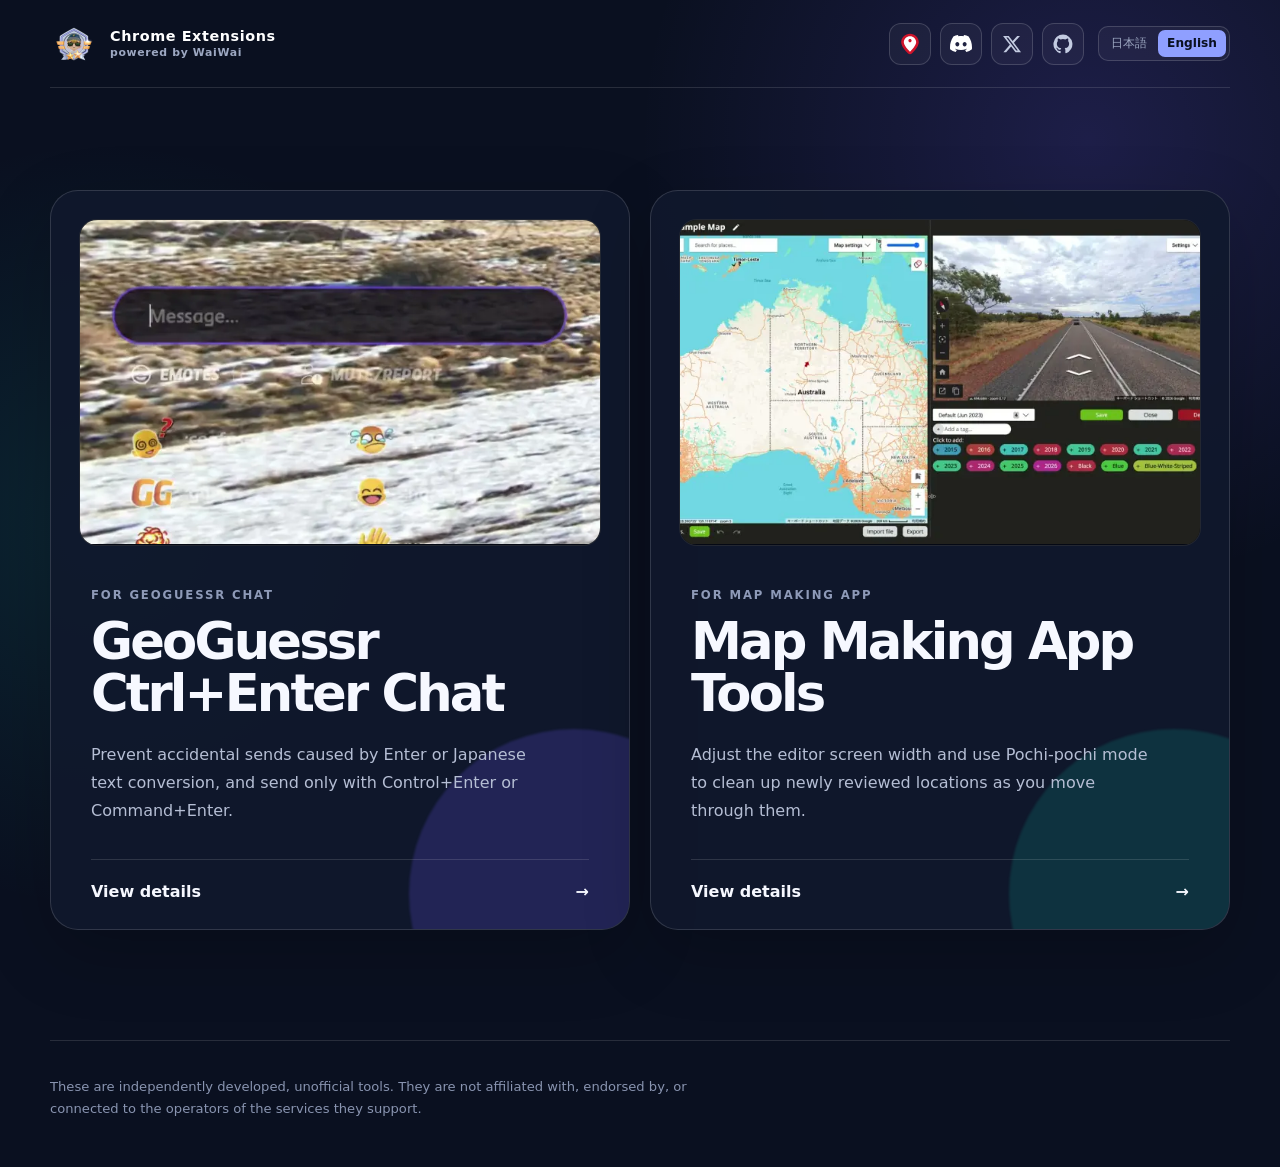
==== en/index.html @ 2ea96c9a "Initial commit" ====
<!doctype html>
<html lang="en">
  <head>
    <!-- Google Tag Manager -->
    <script>(function(w,d,s,l,i){w[l]=w[l]||[];w[l].push({'gtm.start':
    new Date().getTime(),event:'gtm.js'});var f=d.getElementsByTagName(s)[0],
    j=d.createElement(s),dl=l!='dataLayer'?'&l='+l:'';j.async=true;j.src=
    'https://www.googletagmanager.com/gtm.js?id='+i+dl;f.parentNode.insertBefore(j,f);
    })(window,document,'script','dataLayer','GTM-NR3K4XBC');</script>
    <!-- End Google Tag Manager -->
    <meta charset="UTF-8">
    <meta name="viewport" content="width=device-width, initial-scale=1">
    <meta name="description" content="A collection of unofficial Chrome extensions by geo_waiwai that make browsing a little easier.">
    <meta name="theme-color" content="#0a1020">
    <title>Browser Extensions | geo_waiwai</title>
    <link rel="canonical" href="https://app.geoguessr-waiwai.workers.dev/en/">
    <link rel="alternate" hreflang="ja" href="https://app.geoguessr-waiwai.workers.dev/">
    <link rel="alternate" hreflang="en" href="https://app.geoguessr-waiwai.workers.dev/en/">
    <link rel="alternate" hreflang="x-default" href="https://app.geoguessr-waiwai.workers.dev/">
    <link rel="icon" type="image/png" sizes="32x32" href="/favicon.png">
    <link rel="preload" as="image" href="/assets/ctrl-enter-card-poster.webp" type="image/webp" fetchpriority="high">
    <link rel="stylesheet" href="/reset.css">
    <link rel="stylesheet" href="/styles.css">
  </head>
  <body>
    <!-- Google Tag Manager (noscript) -->
    <noscript><iframe src="https://www.googletagmanager.com/ns.html?id=GTM-NR3K4XBC"
    height="0" width="0" style="display:none;visibility:hidden"></iframe></noscript>
    <!-- End Google Tag Manager (noscript) -->
    <header class="site-header">
      <a class="brand" href="/en/">
        <span class="brand-icon" aria-hidden="true">
          <img class="brand-icon-avatar" src="/assets/user-icon-42.webp" width="21" height="21" alt="">
          <img class="brand-icon-frame" src="/assets/user-icon-48.webp" width="48" height="48" alt="">
        </span>
        <span class="brand-copy"><strong>Chrome Extensions</strong><small>powered by WaiWai</small></span>
      </a>
      <div class="header-actions">
        <nav class="account-links" aria-label="Accounts">
          <a class="account-link" href="https://www.geoguessr.com/user/621f7436f0bf520001066b61" target="_blank" rel="noopener noreferrer" aria-label="GeoGuessr profile" title="GeoGuessr">
            <img src="/assets/geoguessr-emblem.svg" width="18" height="22" alt="">
          </a>
          <a class="account-link" href="https://discordapp.com/users/1530473272674877450" target="_blank" rel="noopener noreferrer" aria-label="Discord profile" title="Discord">
            <img class="discord-icon" src="/assets/Discord-Symbol-White.svg" width="22" height="17" alt="">
          </a>
          <a class="account-link" href="https://x.com/geo_waiwai" target="_blank" rel="noopener noreferrer" aria-label="X profile" title="X">
            <svg viewBox="0 0 24 24" aria-hidden="true"><path d="M18.244 2.25h3.308l-7.227 8.26 8.502 11.24h-6.657l-5.214-6.817L4.99 21.75H1.68l7.73-8.835L1.254 2.25H8.08l4.713 6.231 5.45-6.231Zm-1.161 17.52h1.833L7.084 4.126H5.117L17.083 19.77Z"></path></svg>
          </a>
          <a class="account-link" href="https://github.com/geoguessrwaiwai-lab" target="_blank" rel="noopener noreferrer" aria-label="GitHub account" title="GitHub">
            <svg viewBox="0 0 24 24" aria-hidden="true"><path d="M12 .7a11.5 11.5 0 0 0-3.64 22.4c.58.1.79-.25.79-.56v-2.23c-3.23.7-3.91-1.37-3.91-1.37-.53-1.34-1.29-1.7-1.29-1.7-1.05-.72.08-.71.08-.71 1.17.08 1.78 1.2 1.78 1.2 1.04 1.78 2.72 1.27 3.39.97.1-.75.4-1.27.74-1.56-2.58-.29-5.29-1.29-5.29-5.69 0-1.26.45-2.29 1.19-3.1-.12-.29-.52-1.47.11-3.06 0 0 .97-.31 3.16 1.18a10.9 10.9 0 0 1 5.76 0c2.19-1.49 3.16-1.18 3.16-1.18.63 1.59.23 2.77.11 3.06.74.81 1.19 1.84 1.19 3.1 0 4.42-2.72 5.39-5.3 5.68.42.36.79 1.07.79 2.16v3.2c0 .31.21.67.8.56A11.5 11.5 0 0 0 12 .7Z"></path></svg>
          </a>
        </nav>
        <nav class="language-switcher" aria-label="Language selection"><a href="/" lang="ja">日本語</a><a aria-current="page" href="/en/" lang="en">English</a></nav>
      </div>
    </header>

    <main>
      <section class="extensions" aria-label="Extension list">
        <div class="extension-grid">
          <a class="extension-card ctrl-enter-card" href="/geoguessr-ctrl-enter/en/">
            <video class="card-demo" autoplay muted loop playsinline preload="metadata" poster="/assets/ctrl-enter-card-poster.webp" aria-label="GeoGuessr Ctrl+Enter Chat demo">
              <source src="/geoguessr-ctrl-enter/assets/after.mp4" type="video/mp4">
            </video>
            <div class="card-copy">
              <p class="product-context">For GeoGuessr chat</p>
              <h3>GeoGuessr<br>Ctrl+Enter Chat</h3>
              <p>Prevent accidental sends caused by Enter or Japanese text conversion, and send only with Control+Enter or Command+Enter.</p>
            </div>
            <span class="card-link">View details <span aria-hidden="true">→</span></span>
          </a>

          <a class="extension-card map-tools-card" href="/map-making-app-tools/en/">
            <video class="card-demo" autoplay muted loop playsinline preload="metadata" poster="/assets/map-tools-card-poster.webp" aria-label="Map Making App Tools demo">
              <source src="/map-making-app-tools/assets/resizable-editor-demo.mp4" type="video/mp4">
            </video>
            <div class="card-copy">
              <p class="product-context">For Map Making App</p>
              <h3>Map Making App<br>Tools</h3>
              <p>Adjust the editor screen width and use Pochi-pochi mode to clean up newly reviewed locations as you move through them.</p>
            </div>
            <span class="card-link">View details <span aria-hidden="true">→</span></span>
          </a>
        </div>
      </section>
    </main>

    <footer>
      <p>These are independently developed, unofficial tools. They are not affiliated with, endorsed by, or connected to the operators of the services they support.</p>
    </footer>
  </body>
</html>
---- styles.css ----
:root {
  color-scheme: dark;
  font-family: Inter, ui-sans-serif, system-ui, -apple-system, BlinkMacSystemFont, "Segoe UI", sans-serif;
  color: #f6f8ff;
  background: #0a1020;
  font-synthesis: none;
}

* {
  box-sizing: border-box;
}

html {
  min-width: 320px;
  background: #0a1020;
}

body {
  min-height: 100vh;
  margin: 0;
  background:
    radial-gradient(circle at 85% 12%, rgba(117, 94, 255, 0.18), transparent 28rem),
    radial-gradient(circle at 8% 45%, rgba(22, 193, 180, 0.12), transparent 24rem),
    #0a1020;
}

a {
  color: inherit;
}

.site-header,
main,
footer {
  width: min(1180px, calc(100% - 40px));
  margin-inline: auto;
}

.site-header {
  display: flex;
  align-items: center;
  justify-content: space-between;
  gap: 24px;
  min-height: 88px;
  border-bottom: 1px solid rgba(255, 255, 255, 0.12);
}

.header-actions {
  display: flex;
  align-items: center;
  gap: 14px;
}

.brand {
  display: inline-flex;
  align-items: center;
  gap: 12px;
  color: #fff;
  font-size: 0.92rem;
  font-weight: 750;
  letter-spacing: 0.04em;
  text-decoration: none;
}

.brand-icon {
  position: relative;
  display: grid;
  width: 48px;
  height: 48px;
  flex: 0 0 48px;
  place-items: center;
}

.brand-icon img {
  display: block;
  grid-area: 1 / 1;
  object-fit: cover;
}

.brand-icon-avatar {
  position: relative;
  z-index: 0;
  width: 44%;
  height: 44%;
  overflow: hidden;
  border-radius: 100%;
}

.brand-icon-frame {
  z-index: 1;
  width: 100%;
  height: 100%;
}

.brand-copy {
  display: flex;
  flex-direction: column;
  gap: 2px;
}

.brand strong {
  font-size: 0.9rem;
  line-height: 1.15;
}

.brand small {
  color: #9da8c2;
  font-size: 0.68rem;
  font-weight: 650;
  letter-spacing: 0.06em;
  line-height: 1.15;
}

.account-links {
  display: flex;
  align-items: center;
  gap: 9px;
}

.account-link {
  display: grid;
  width: 42px;
  height: 42px;
  place-items: center;
  border: 1px solid rgba(255, 255, 255, 0.16);
  border-radius: 12px;
  color: #c3cbe1;
  background: rgba(255, 255, 255, 0.04);
  transition: border-color 160ms ease, color 160ms ease, background-color 160ms ease;
}

.account-link:hover,
.account-link:focus-visible {
  border-color: rgba(255, 255, 255, 0.42);
  color: #fff;
  background: rgba(255, 255, 255, 0.09);
}

.account-link:focus-visible {
  outline: 3px solid #8f9fff;
  outline-offset: 3px;
}

.account-link svg,
.account-link img {
  width: 20px;
  height: 20px;
}

.account-link svg {
  fill: currentColor;
}

.account-link:first-child img {
  width: 18px;
  height: 22px;
}

.account-link .discord-icon {
  width: 22px;
  height: auto;
}

.language-switcher {
  display: flex;
  gap: 2px;
  padding: 3px;
  border: 1px solid rgba(255, 255, 255, 0.16);
  border-radius: 10px;
  background: rgba(255, 255, 255, 0.04);
}

.language-switcher a {
  padding: 5px 9px;
  border-radius: 7px;
  color: #9da8c2;
  font-size: 0.76rem;
  font-weight: 750;
  line-height: 1.35;
  text-decoration: none;
  white-space: nowrap;
}

.language-switcher a:hover { color: #fff; }
.language-switcher a[aria-current="page"] { color: #0a1020; background: #8f9fff; }
.language-switcher a[aria-current="page"]:hover { color: #0a1020; }

.product-context {
  margin: 0;
  color: #8e9ab8;
  font-size: 0.73rem;
  font-weight: 750;
  letter-spacing: 0.16em;
  text-transform: uppercase;
}

h1,
h2,
h3,
p {
  margin-top: 0;
}

.extensions {
  padding: clamp(64px, 8vw, 104px) 0 110px;
}

.extension-grid {
  display: grid;
  grid-template-columns: repeat(2, minmax(0, 1fr));
  gap: 20px;
}

.extension-card {
  position: relative;
  display: flex;
  min-height: 510px;
  flex-direction: column;
  overflow: hidden;
  padding: clamp(18px, 2.5vw, 28px);
  border: 1px solid rgba(255, 255, 255, 0.14);
  border-radius: 28px;
  background: rgba(16, 24, 45, 0.88);
  box-shadow: 0 24px 70px rgba(0, 0, 0, 0.2);
  color: inherit;
  text-decoration: none;
  transition: border-color 160ms ease, transform 160ms ease, box-shadow 160ms ease;
}

.extension-card:hover,
.extension-card:focus-visible {
  border-color: rgba(255, 255, 255, 0.34);
  color: inherit;
  box-shadow: 0 30px 80px rgba(0, 0, 0, 0.28);
  transform: translateY(-3px);
}

.extension-card:focus-visible {
  outline: 3px solid #8f9fff;
  outline-offset: 4px;
}

.extension-card::after {
  position: absolute;
  right: -110px;
  bottom: -130px;
  width: 330px;
  height: 330px;
  border-radius: 50%;
  background: rgba(112, 93, 255, 0.2);
  content: "";
  filter: blur(1px);
  pointer-events: none;
}

.map-tools-card::after {
  background: rgba(15, 194, 166, 0.16);
}

.card-demo {
  position: relative;
  z-index: 1;
  display: block;
  width: 100%;
  aspect-ratio: 16 / 10;
  border: 1px solid rgba(255, 255, 255, 0.12);
  border-radius: 18px;
  background: #050914;
  object-fit: cover;
}

.card-copy {
  position: relative;
  z-index: 1;
  margin-top: auto;
  padding: 42px 12px 0;
}

.product-context {
  margin-bottom: 13px;
}

.card-copy h3 {
  margin-bottom: 22px;
  font-size: clamp(2rem, 4vw, 3.4rem);
  line-height: 1.02;
  letter-spacing: -0.055em;
}

.card-copy > p:last-child {
  max-width: 470px;
  margin-bottom: 0;
  color: #b5bed4;
  line-height: 1.75;
}

.card-link {
  position: relative;
  z-index: 1;
  display: flex;
  align-items: center;
  justify-content: space-between;
  margin: 34px 12px 0;
  padding-top: 22px;
  border-top: 1px solid rgba(255, 255, 255, 0.13);
  font-weight: 720;
  text-decoration: none;
}

.card-link span {
  transition: transform 160ms ease;
}

.card-link:hover span,
.card-link:focus-visible span {
  transform: translateX(5px);
}

footer {
  display: flex;
  align-items: start;
  justify-content: space-between;
  gap: 36px;
  padding: 35px 0 46px;
  border-top: 1px solid rgba(255, 255, 255, 0.12);
  color: #8994b0;
  font-size: 0.82rem;
  line-height: 1.7;
}

footer p {
  max-width: 680px;
  margin: 0;
}

@media (max-width: 760px) {
  .site-header,
  main,
  footer {
    width: min(100% - 28px, 1180px);
  }

  .extension-grid {
    grid-template-columns: 1fr;
  }

  .site-header {
    align-items: flex-start;
    flex-direction: column;
    padding-block: 18px;
  }

  .header-actions {
    width: 100%;
    flex-wrap: wrap;
    justify-content: space-between;
  }

  .extension-card {
    min-height: 440px;
  }

  footer {
    flex-direction: column;
  }
}

@media (prefers-reduced-motion: reduce) {
  *,
  *::before,
  *::after {
    scroll-behavior: auto !important;
    transition-duration: 0.01ms !important;
  }
}
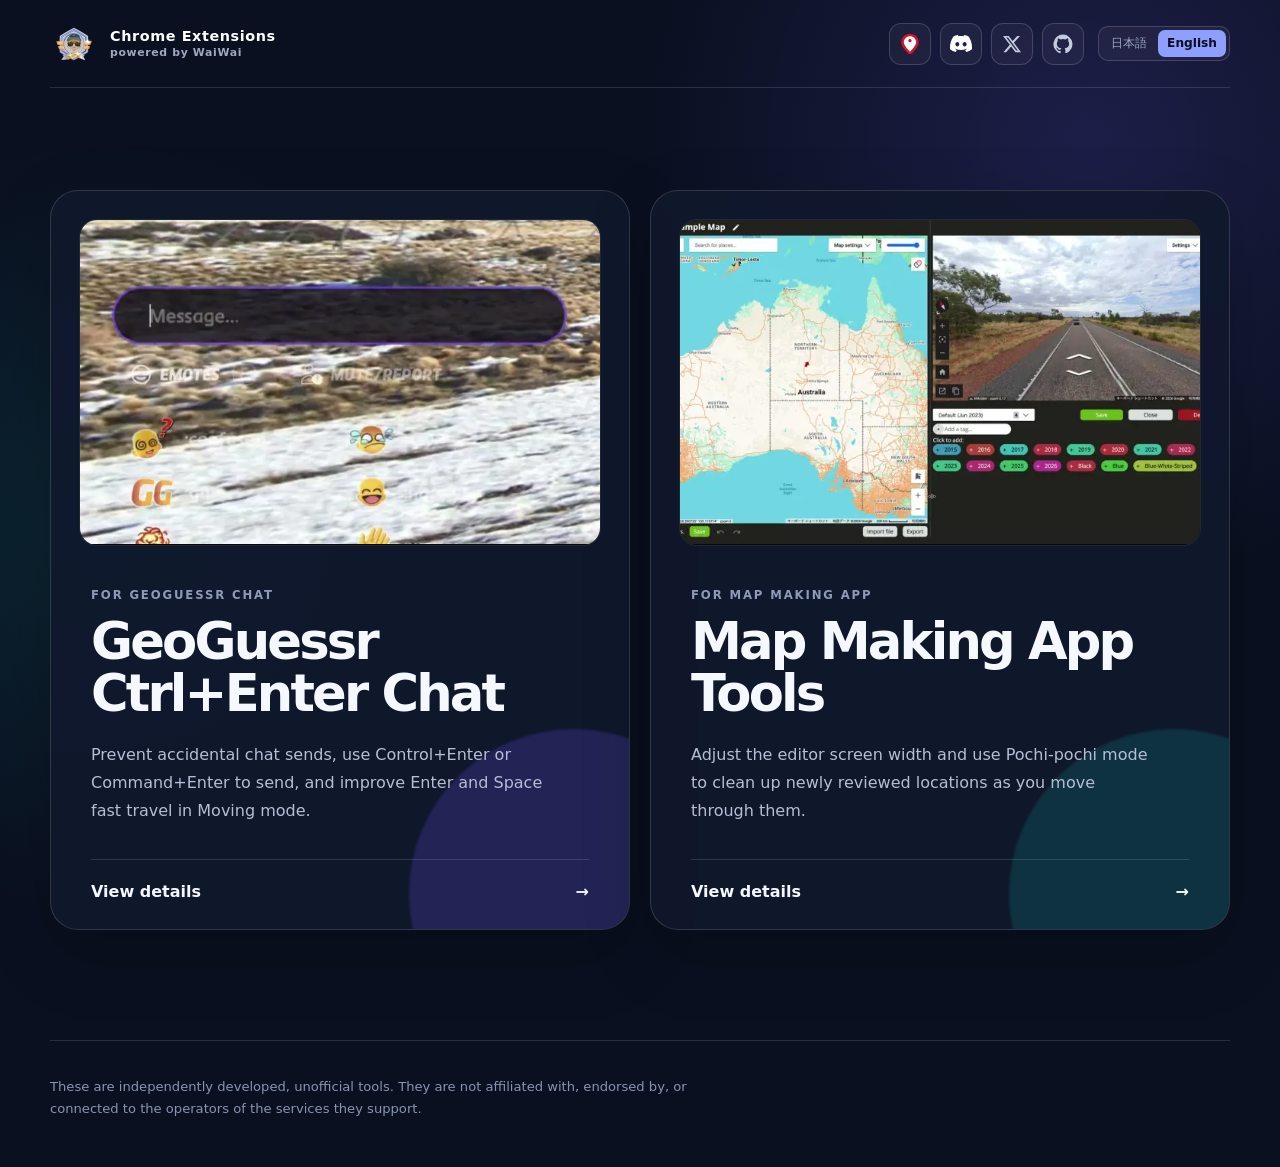
==== commit 05bf2a70: "Publish Ctrl+Enter 1.0.3 homepage" ====
--- a/en/index.html
+++ b/en/index.html
@@ -64,7 +64,7 @@
             <div class="card-copy">
               <p class="product-context">For GeoGuessr chat</p>
               <h3>GeoGuessr<br>Ctrl+Enter Chat</h3>
-              <p>Prevent accidental sends caused by Enter or Japanese text conversion, and send only with Control+Enter or Command+Enter.</p>
+              <p>Prevent accidental chat sends, use Control+Enter or Command+Enter to send, and improve Enter and Space fast travel in Moving mode.</p>
             </div>
             <span class="card-link">View details <span aria-hidden="true">→</span></span>
           </a>
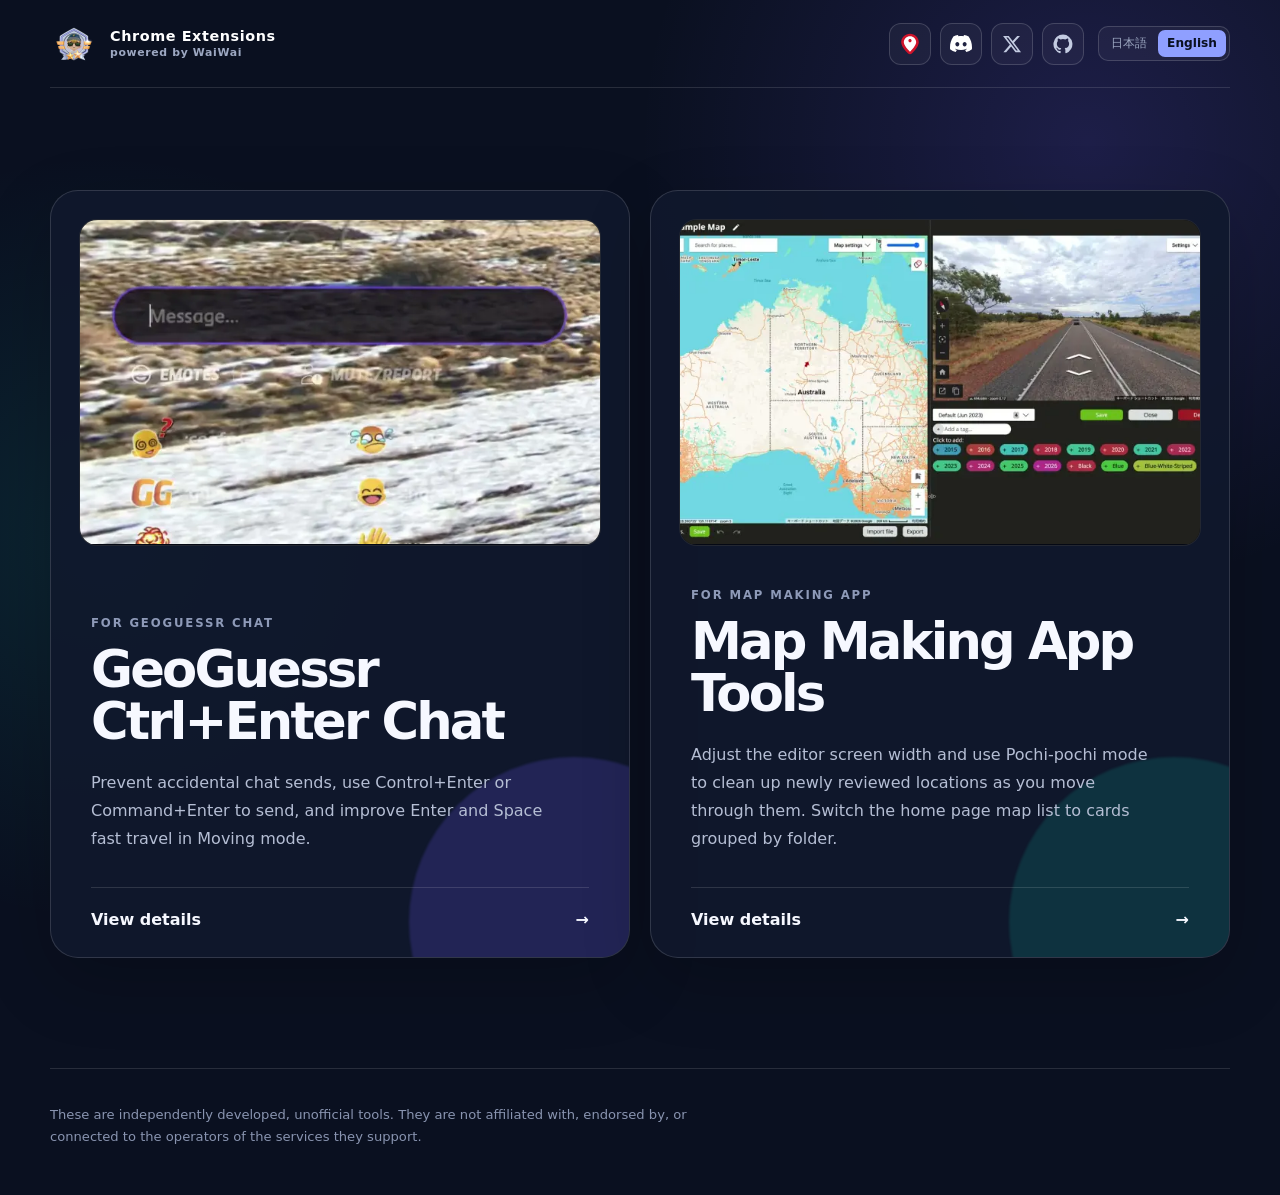
==== commit 2ce9e18e: "Add the folder view to the Map Making App Tools pages Introduce a third demo entry with a screenshot" ====
--- a/en/index.html
+++ b/en/index.html
@@ -76,7 +76,7 @@
             <div class="card-copy">
               <p class="product-context">For Map Making App</p>
               <h3>Map Making App<br>Tools</h3>
-              <p>Adjust the editor screen width and use Pochi-pochi mode to clean up newly reviewed locations as you move through them.</p>
+              <p>Adjust the editor screen width and use Pochi-pochi mode to clean up newly reviewed locations as you move through them. Switch the home page map list to cards grouped by folder.</p>
             </div>
             <span class="card-link">View details <span aria-hidden="true">→</span></span>
           </a>
